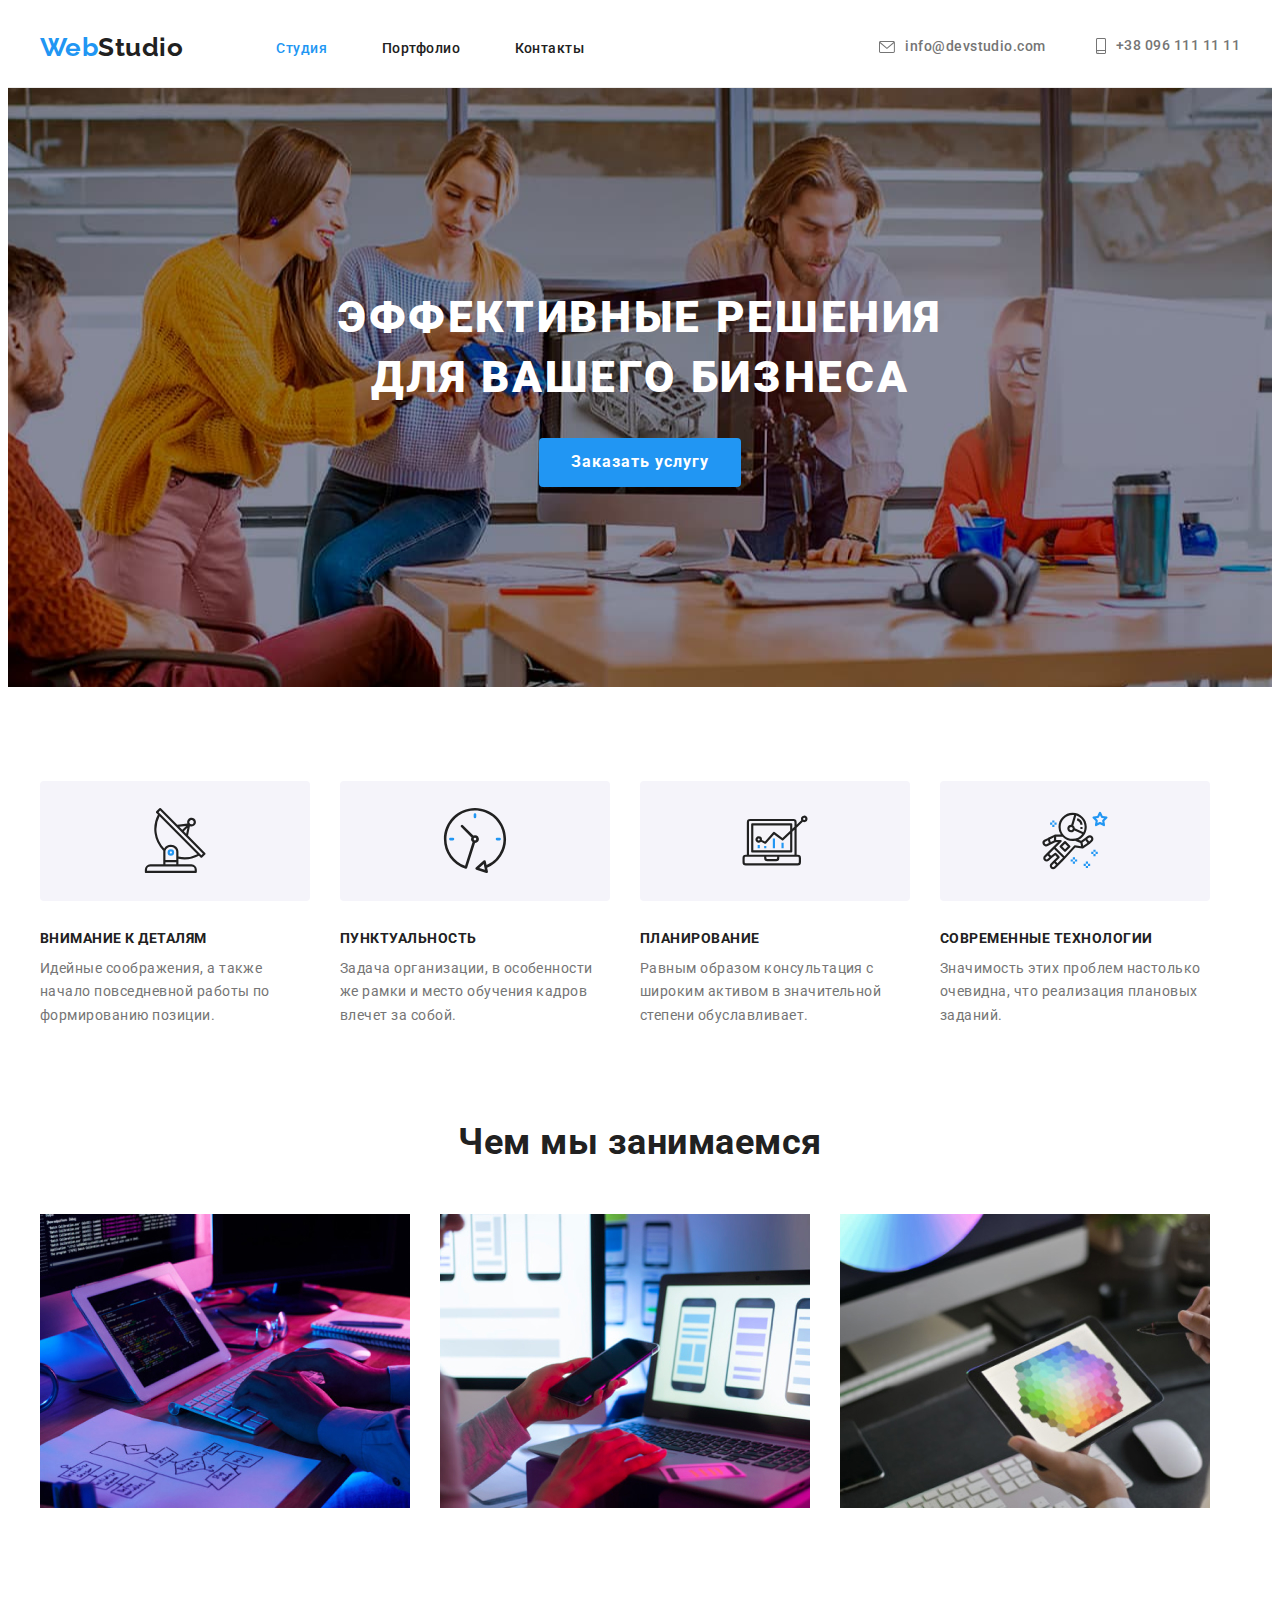
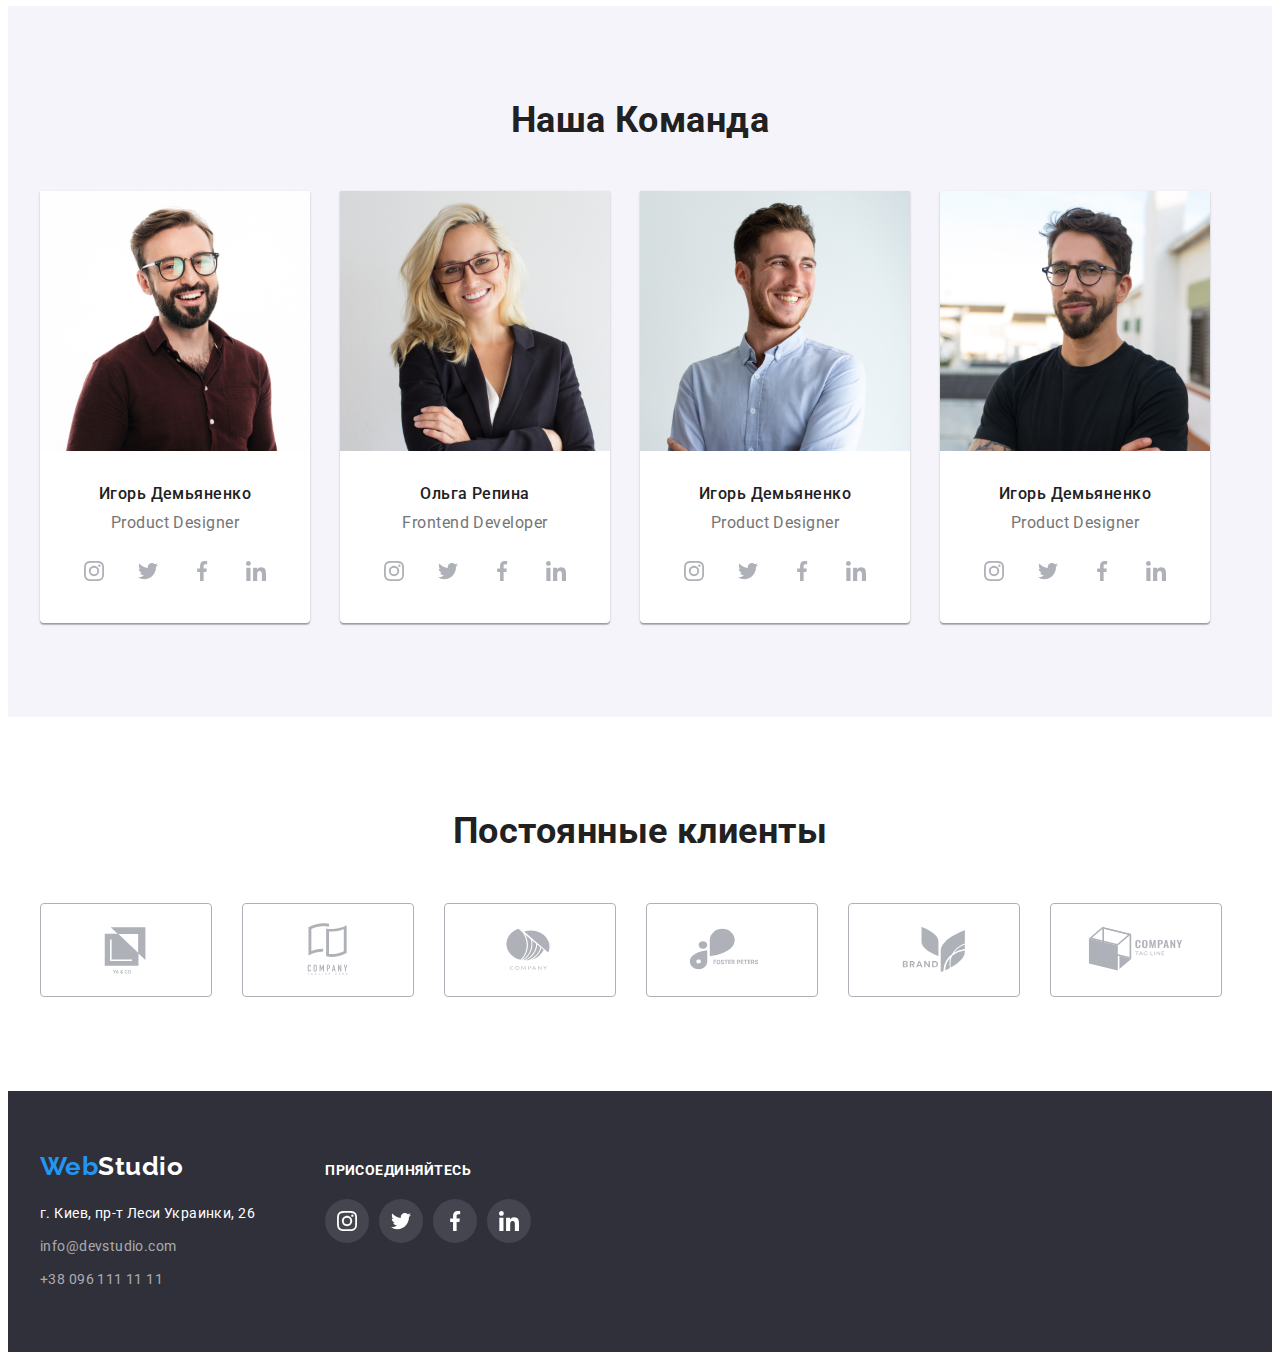
==== index.html @ 484b8377 "test" ====
<!DOCTYPE html>
<html lang="ru">
<head>
    <meta charset="UTF-8">
    <meta http-equiv="X-UA-Compatible" content="IE=edge">
    <meta name="viewport" content="width=device-width, initial-scale=1.0">
    <title>Document</title>
    <link 
    href="https://fonts.googleapis.com/css2?family=Raleway:wght@700&family=Roboto:wght@400;500;700;900&display=swap" rel="stylesheet"
    />
    <link rel="stylesheet" 
    href="https://cdnjs.cloudflare.com/ajax/libs/modern-normalize/1.1.0/modern-normalize.min.css" integrity="sha512-wpPYUAdjBVSE4KJnH1VR1HeZfpl1ub8YT/NKx4PuQ5NmX2tKuGu6U/JRp5y+Y8XG2tV+wKQpNHVUX03MfMFn9Q==" crossorigin="anonymous" referrerpolicy="no-referrer" 
    />
    <link rel="stylesheet" href="./css/styles.css">
</head>
<body>
<!-- Шапка сайта -->
<header class="header-style">
    <nav class="nav-style conteiner">
            <a href="./index.html" class="logo"><span class="logo-color">Web</span>Studio</a>
            <ul class="site-nav list">
            <li class="item">
                <a href="./index.html" class="primery-nav-link">Студия</a> 
            </li>
            <li class="item">
                <a href="./portfolio.html" class="nav-link" >Портфолио</a>
            </li>
            <li class="item">
                <a href="" class="nav-link">Контакты</a>
            </li>
            </ul>
            <ul class="auth-nav list">
            <li class="item">
             <a href="mailto:info@devstudio.com" class="contact-link">
                <svg class="header-icon" width="16" height="12"> 
                    <use href="./img/icons.svg#icon-mail">
                    </use>
                </svg>
                info@devstudio.com</a>
            </li>
            <li class="item">
             <a href="tel:+380991956428" class="contact-link">
                <svg class="header-icon" width="10" height="16">
                <use href="./img/icons.svg#icon-smartphone">
                </use>
                </svg> 
                +38 096 111 11 11</a>
             </li>
        </ul>
    </nav>
 </header>
 <main>
   <!-- Герой -->
   <section class="hero-style">
           <div class="hero-content conteiner">
           <h1>Эффективные решения <br>для вашего бизнеса</h1>
           <button type="button" class="button">Заказать услугу</button>
           </div>
   </section>
   <!-- Наши преимущества -->
   <section class="benefits">
    <div class="benefits-content conteiner">
        <h2>Наши преимущества</h2>
        <ul class="feature-list list">
            <li class="item">
                <div class="feature-icon">
                <svg height="65" widht="70" >
                    <use class="icon" href="./img/icons.svg#icon-antena">
                    </use>
                </svg>
            </div>
                <h3>Внимание к деталям</h3>
                <p>Идейные соображения, а также начало повседневной работы по формированию позиции.</p>
            </li>
            <li class="item">
                <div class="feature-icon">
                    <svg height="65" widht="70" >
                        <use class="icon" href="./img/icons.svg#icon-clock">
                        </use>
                    </svg>
                </div>
                <h3>Пунктуальность</h3>
                <p>Задача организации, в особенности же рамки и место обучения кадров влечет за собой.</p>
            </li>
            <li class="item">
                <div class="feature-icon">
                    <svg height="65" widht="70" >
                        <use class="icon" href="./img/icons.svg#icon-diagram">
                        </use>
                    </svg>
                </div>
                <h3>Планирование</h3>
                <p>Равным образом консультация с широким активом в значительной степени обуславливает.</p>
            </li>
            <li class="item">
                <div class="feature-icon">
                    <svg height="65" widht="70" >
                        <use class="icon" href="./img/icons.svg#icon-astronaut">
                        </use>
                    </svg>
                </div>
                <h3>Современные технологии</h3>
                <p>Значимость этих проблем настолько очевидна, что реализация плановых заданий.</p>
            </li>
        </ul>
    </div>
   </section>
   <!--  чем мы занимаемся -->
   <section class="business">
       <div class="business-content conteiner">
       <h2>Чем мы занимаемся</h2>
       <ul class="business-list list">
        <li class="item">
            <img src="./img/1.jpeg" alt="Чем мы занимаемся" width="370">
        </li>
        <li class="item">
            <img src="./img/2.jpeg" alt="Чем мы занимаемся" width="370">
        </li>
        <li class="item">
            <img src="./img/3.jpeg" alt="Чем мы занимаемся" width="370">
        </li>
       </ul>
       </div>
   </section>
   <!-- Наша команда -->
   
   <section class="comand">
    <div class="comand-content conteiner">
        <h2>Наша Команда</h2>
        <ul class="team-list list">
            <li class="item">
                <img src="./img/camanda1.jpeg" alt="наша команда" width="270">
                 <div class="comand-info">
                    <h3 class="comand-person">Игорь Демьяненко</h3>
                    <p class="comand-position">Product Designer</p>
                    <ul class="socials list">
                        <li>
                            <a class="icon-link" href="">
                            <svg class="team-icon" height="20" width="20">
                            <use href="./img/icons.svg#icon-instagram"></use>
                            </svg>
                            </a>
                        </li>
                        <li>
                            <a class="icon-link" href="">
                            <svg class="team-icon" height="20" width="20">
                            <use href="./img/icons.svg#icon-twitter"></use>
                            </svg>
                            </a>
                        </li>
                        <li>
                            <a class="icon-link" href="">
                            <svg class="team-icon" height="20px" width="20px">
                            <use href="./img/icons.svg#icon-facebook"></use>
                            </svg>
                            </a>
                        </li>
                        <li>
                            <a class="icon-link" href="">
                            <svg class="team-icon" height="20" width="20">
                            <use href="./img/icons.svg#icon-linkedin"></use>
                            </svg>
                            </a>
                        </li>
                    </ul>
                 </div> 
            </li>
            <li class="item">
                <img src="./img/camanda2.jpeg" alt="наша команда" width="270">
                <div class="comand-info">
                    <h3 class="comand-person">Ольга Репина</h3>
                    <p class="comand-position">Frontend Developer</p>
                    <ul class="socials list">
                        <li>
                            <a class="icon-link" href="">
                            <svg class="team-icon" height="20" width="20">
                            <use href="./img/icons.svg#icon-instagram"></use>
                            </svg>
                            </a>
                        </li>
                        <li>
                            <a class="icon-link" href="">
                            <svg class="team-icon" height="20" width="20">
                            <use href="./img/icons.svg#icon-twitter"></use>
                            </svg>
                            </a>
                        </li>
                        <li>
                            <a class="icon-link" href="">
                            <svg class="team-icon" height="20px" width="20px">
                            <use href="./img/icons.svg#icon-facebook"></use>
                            </svg>
                            </a>
                        </li>
                        <li>
                            <a class="icon-link" href="">
                            <svg class="team-icon" height="20" width="20">
                            <use href="./img/icons.svg#icon-linkedin"></use>
                            </svg>
                            </a>
                        </li>
                    </ul>
                </div>
                
            </li>
            <li class="item">
                <img src="./img/camanda3.jpeg" alt="наша команда" width="270">
                <div class="comand-info">
                    <h3 class="comand-person">Игорь Демьяненко</h3>
                    <p class="comand-position">Product Designer</p>
                    <ul class="socials list">
                        <li>
                            <a class="icon-link" href="">
                            <svg class="team-icon" height="20" width="20">
                            <use href="./img/icons.svg#icon-instagram"></use>
                            </svg>
                            </a>
                        </li>
                        <li>
                            <a class="icon-link" href="">
                            <svg class="team-icon" height="20" width="20">
                            <use href="./img/icons.svg#icon-twitter"></use>
                            </svg>
                            </a>
                        </li>
                        <li>
                            <a class="icon-link" href="">
                            <svg class="team-icon" height="20px" width="20px">
                            <use href="./img/icons.svg#icon-facebook"></use>
                            </svg>
                            </a>
                        </li>
                        <li>
                            <a class="icon-link" href="">
                            <svg class="team-icon" height="20" width="20">
                            <use href="./img/icons.svg#icon-linkedin"></use>
                            </svg>
                            </a>
                        </li>
                    </ul>
                </div>
                
            </li>
            <li class="item">
                <img src="./img/camanda4.jpeg" alt="наша команда" width="270">
                <div class="comand-info">
                    <h3 class="comand-person">Игорь Демьяненко</h3>
                    <p class="comand-position">Product Designer</p>
                    <ul class="socials list">
                        <li>
                            <a class="icon-link" href="">
                            <svg class="team-icon" height="20" width="20">
                            <use href="./img/icons.svg#icon-instagram"></use>
                            </svg>
                            </a>
                        </li>
                        <li>
                            <a class="icon-link" href="">
                            <svg class="team-icon" height="20" width="20">
                            <use href="./img/icons.svg#icon-twitter"></use>
                            </svg>
                            </a>
                        </li>
                        <li>
                            <a class="icon-link" href="">
                            <svg class="team-icon" height="20px" width="20px">
                            <use href="./img/icons.svg#icon-facebook"></use>
                            </svg>
                            </a>
                        </li>
                        <li>
                            <a class="icon-link" href="">
                            <svg class="team-icon" height="20" width="20">
                            <use href="./img/icons.svg#icon-linkedin"></use>
                            </svg>
                            </a>
                        </li>
                    </ul>
                </div>
                
            </li>
        </ul>
   </section>
   <section class="clients">
    <div class="clients-style conteiner">
        <h2>Постоянные клиенты</h2>
        <ul class="client-content list">
            <li class="client-box">
                <a class="client-link" href="">
                    <svg class="client-icon" height="60" width="106">
                    <use href="./img/icons.svg#icon-logo1"></use>
                    </svg>
                </a>
            </li>
            <li class="client-box">
                <a class="client-link" href="">
                    <svg class="client-icon" height="60" width="106">
                    <use href="./img/icons.svg#icon-logo2"></use>
                    </svg>
                </a>
            </li>
            <li class="client-box">
                <a class="client-link" href="">
                    <svg class="client-icon" height="60" width="106">
                    <use href="./img/icons.svg#icon-logo3"></use>
                    </svg>
                </a>
            </li>
            <li class="client-box">
                <a class="client-link" href="">
                    <svg class="client-icon" height="60" width="106">
                    <use href="./img/icons.svg#icon-logo4"></use>
                    </svg>
                </a>
            </li>
            <li class="client-box">
                <a class="client-link" href="">
                    <svg class="client-icon" height="60" width="106">
                    <use href="./img/icons.svg#icon-logo5"></use>
                    </svg>
                </a>
            </li>
            <li class="client-box">
                <a class="client-link" href="">
                    <svg class="client-icon" height="60" width="106">
                    <use href="./img/icons.svg#icon-logo6"></use>
                    </svg>
                </a>
            </li>
        </ul>
    </div>
   </section>
 </main>
<!-- Подвал -->
  <footer class="footer-main">
    <div class="footer-style conteiner">
     <div class="footer-gep">
         <a href="./index.html" class="logo"><span class="logo-color">Web</span>Studio</a>
       <address class="address-style">
        <ul class="address-list list">
            <li class="item">
            <a href="https://www.google.com/maps/place/%D0%B1%D1%83%D0%BB.+%D0%9B%D0%B5%D1%81%D0%B8+%D0%A3%D0%BA%D1%80%D0%B0%D0%B8%D0%BD%D0%BA%D0%B8,+26,+%D0%9A%D0%B8%D0%B5%D0%B2,+02000/data=!4m2!3m1!1s0x40d4cf0e033ecbe9:0x57a4dffefec77da0?sa=X&ved=2ahUKEwik_cm1_Jr4AhUux4sKHWJNCagQ8gF6BAgCEAE" class="footer-contact-address">г. Киев, пр-т Леси Украинки, 26</a>
            </li>
            <li class="item">
            <a href="mailto:info@devstudio.com" class="footer-contact">info@devstudio.com</a>
            </li>
            <li class="item">
            <a class="footer-contact" href="tel:+380991956428">+38 096 111 11 11</a>
            </li>
        </ul>
       </address>
     </div>
       <div class="footer-block">
        <p>присоединяйтесь</p>
         <ul class="footer-social list">
         <li>   
           <a class="footer-link" href="">
               <svg class="footer-icon" height="20" width="20">
               <use href="./img/icons.svg#icon-instagram"></use>
               </svg>
           </a>
         </li>
         <li>
             <a class="footer-link" href="">
                 <svg class="footer-icon" height="20" width="20">
                 <use href="./img/icons.svg#icon-twitter"></use>
                 </svg>
             </a>
         </li>
         <li>
             <a class="footer-link" href="">
                 <svg class="footer-icon" height="20" width="20">
                 <use href="./img/icons.svg#icon-facebook"></use>
                 </svg>
             </a>
         </li>
         <li>
             <a class="footer-link" href="">
                 <svg class="footer-icon" height="20" width="20">
                 <use href="./img/icons.svg#icon-linkedin"></use>
                 </svg>
             </a>
         </li>
         </ul>
       </div>
    </div>
  </footer>
</body>
</html>
---- css/styles.css ----
body {
    font-family: Roboto, sans-serif; 
    text-decoration: none;
    color: var(--primery-text-color);
    letter-spacing: 0.03em;
}
:root {
    --primery-text-color:#757575;
    --accent-text-color: #2196F3;
    --title-text-color: #212121;
}

h2 {
    font-weight: 700;
    font-size: 36px;
    line-height: 1.16;
    text-align: center;
    color: var(--title-text-color);
}
main {
    width: 1600px;
    display: inline;
}


ul {
    list-style: none;
}
a {
    text-decoration: none;
}

.conteiner {
    width: 1200px;
    padding-left: 15px;
    padding-right: 15px;
    margin-left: auto;
    margin-right: auto;
    margin-top: 0;
    padding-top: 0;
    


}
/* header */

.header-style {
    border-bottom: 1px solid #ECECEC;
    padding-top: 24px;
    padding-bottom: 24px;

}
.nav-style {
    display: flex;
    align-items: center;
   
}

.header-style a {
    
    text-decoration: none;
    display: inline-flex;
    align-items: center;
}

/* logo */
.logo {
    font-family: 'Raleway';
    font-weight: 700;
    font-size: 26px;
    line-height: 1.2;
    text-decoration: none;
    color: var(--title-text-color);
    margin-right: 93px;
}
.logo-color {
    color:var(--accent-text-color);
}
.list {
    list-style: none;
    padding: 0%;
    margin: 0;
}
/* site nav */
.site-nav {
    display: block;
    
}
.site-nav .item {
    display: inline-block;

}


.site-nav .item:not(:last-child) {
    margin-right: 50px;
}
.primery-nav-link {
    font-weight: 500;
    font-size: 14px;
    line-height: 1.14;
    color: var(--accent-text-color);
}
.nav-link {
    font-weight: 500;
    font-size: 14px;
    line-height: 1.14;
    color: var(--title-text-color);
}
.nav-link:hover,
.nav-link:focus {
    color: var(--accent-text-color);
}
/* auts nav */
.auth-nav {
    display: inline-flex;
    margin-left: auto;

}

.auth-nav .item + .item {
    margin-left: 50px;
}

.contact-link {
    font-family: 'Roboto';
    font-weight: 500;
    font-size: 14px;
    line-height: 1.14;
    color: var(--primery-text-color);
}
.header-icon {
    margin-right: 10px;
    fill: #757575;
    
}

.contact-link:focus,
.contact-link:hover {
    color: var(--accent-text-color);
}
.contact-link:focus .header-icon,
.contact-link:hover .header-icon {
    fill: var(--accent-text-color);
}


/* hero */
.hero-style {
    background: #2F303A;
    background-image: url(../img/hero.jpeg);
    background-repeat: no-repeat;
    background-position: center;
    padding-top: 200px;
    padding-bottom: 200px;

    
} 

.hero-style .button {

    font-family:inherit;
    font-style: normal;
    font-weight: 700;   
    font-size: 16px;
    line-height: 1.8;
    
    display: flex;
    align-items: center;
    text-align: center;
    letter-spacing: 0.06em;
    color: #FFFFFF;
    background-color: var(--accent-text-color);
    box-shadow: 0px 4px 4px rgba(0, 0, 0, 0.15);
    border-radius: 4px;
    border: 0px;
    margin: auto;
    margin-top: 30px;
    
    padding: 10px 32px;

    cursor: pointer;
   

}
.hero-style h1 {
    text-transform: uppercase;
    font-family: 'Roboto';
    font-style: normal;
    font-weight: 900;
    font-size: 44px;
    line-height: 1.36;
    text-align: center;
    letter-spacing: 0.06em;
    text-transform: uppercase;
    color: #FFFFFF;

    margin:0;
    
}




/* benefits*/
.benefits {
    padding-top: 94px;
    padding-bottom: 94px;
}
.feature-list {
    display: flex;
    flex-wrap: wrap;
    
}

.feature-icon {
    width: 270px;
    height: 120px;
    display: flex;
    justify-content: center;
    align-items: center;
    background: #F5F4FA;
    border-radius: 4px;
    margin-bottom: 30px;
    
}

    
.benefits h3 {
    font-weight: 700;
    font-size: 14px;
    line-height: 1.14;
    color: var(--title-text-color);
    text-transform: uppercase;
    margin-top: 0;
    margin-bottom: 10px;
}
.benefits p {
    margin: 0;
    font-weight: 400;
    font-size: 14px;
    line-height: 1.7;
    color: var(--primery-text-color);
}
.benefits h2 {
   display: none;

}
.benefits .item {
    width: 270px;
}
.benefits .item +.item {
    margin-left: 30px;
}

/* Чем мы занимаемся */
.business {
    padding-bottom: 94px;
    
}
.business h2 {
    margin: 0%;
    margin-bottom: 50px;
}
.business-list {
    display: inline-flex;
}
.business-list .item:not(:last-child) {
    margin-right: 30px;
}

    
/* Comand */

.comand {
    background-color: #F5F4FA;
    padding-top: 94px;
    padding-bottom: 94px;
}
.comand-content {
    

}
.comand h2 {
    margin: 0;
    margin-bottom:50px;
}
.team-list { 
    display: inline-flex;

}
.team-list .item:not(:last-child) {
    margin-right: 30px;
}
.team-list .item {
    box-shadow: 0px 1px 3px rgba(0, 0, 0, 0.12), 0px 1px 1px rgba(0, 0, 0, 0.14), 0px 2px 1px rgba(0, 0, 0, 0.2);
    border-radius: 0px 0px 4px 4px;
    text-align: center;
    background-color: #fff;

}
.comand-info {
    padding:30px 0;
}
.comand .comand-person {
    font-weight: 500;
    font-size: 16px;
    line-height: 1.18;
    color: var(--title-text-color);
    margin: 0;
    margin-bottom: 10px;

}

.comand-position {
    font-weight: 400;
    font-size: 16px;
    line-height: 1.18;
    color:  var(--primery-text-color);
    margin: 0;
    margin-bottom: 16px;
}

.socials {
    display: inline-flex;
    justify-content: center;
    gap: 10px;
}

.icon-link {
    display: inline-flex;
    align-items: center;
    justify-content: center;
    width: 44px;
    height: 44px;
    background-color: #fff;
    border-radius: 50%;
}

.team-icon {
    fill: #AFB1B8;
}
.icon-link:hover .team-icon,
.icon-link:focus .team-icon {
    fill: #ffffff;
  
}
.icon-link:hover,
.icon-link:focus {
    background: var(--accent-text-color);
}
   
/* client logo */
.clients {
    padding-top: 94px;
    padding-bottom: 94px;

}
.clients-style h2 {
    margin: 0;
    margin-bottom: 50px;
}
.client-content {
    display: inline-flex;
    gap: 30px;
}
.client-box {
    
}
.client-link {
    
    display: flex;
    justify-content: center;
    align-self: center;
    width: 170px;
    height: 92px;
    border: 1px solid #AFB1B8;
    border-radius: 4px;
}
.client-icon {
    display: inline-flex;
    justify-content: center;
    align-self: center;
    fill: #AFB1B8;

}
.client-link:hover .client-icon,
.client-link:focus .client-icon {
    fill: var(--accent-text-color);
}
.client-link:focus,
.client-link:hover {
    border: 1px solid var(--accent-text-color);
}

/* footer */
.footer-gep {
    display: inline-flex;
    flex-direction: column;

}
    
.footer-main {
    background-color: #2F303A;
    padding-top: 60px;
    padding-bottom: 60px;
}

.footer-style {
    display: flex;
    align-items: baseline;
    
    
}
footer .logo {
    color: #ffffff;
    margin-bottom: 20px;
}

.footer-contact {
    font-style: normal;
    font-weight: 400;
    font-size: 14px;
    line-height: 1.7;
    letter-spacing: 0.03em;
    color: rgba(255, 255, 255, 0.6);
    text-decoration: none;
}
.footer-contact-address {
    font-style: normal;
    font-weight: 400;
    font-size: 14px;
    line-height: 1.7;
    letter-spacing: 0.03em;
    color: #FFFFFF;
    text-decoration: none;
}


.footer-contact:hover {
    text-decoration: none;
    font-style: normal;
    font-weight: 400;
    font-size: 14px;
    line-height: 1.7;
    letter-spacing: 0.03em;
    color: #FFFFFF;
}
.footer-contact:focus {
    text-decoration: none;
    font-style: normal;
    font-weight: 400;
    font-size: 14px;
    line-height: 1.7;
    letter-spacing: 0.03em;
    color: #FFFFFF;

}
.address-style{
    display: inline-flex;
    margin-right: 70px;

}

.address-list .item:not(:last-child) {
    margin-bottom: 9px;
}


/* footer social links */
.footer-block {
}
.footer-block p {
    text-decoration: none;
    font-weight: 700;
    font-size: 14px;
    line-height: 1.14;
    margin: 0%;
    margin-bottom: 20px;
    text-transform: uppercase;
    color: #FFFFFF;

}
.footer-social {
    display: inline-flex;
    gap: 10px;
}

.footer-link {
    display: flex;
    justify-content: center;
    align-items: center;
    height: 44px;
    width: 44px;
    background-color: rgba(255, 255, 255, 0.1);
    border-radius: 50%;


}
.footer-icon {
     fill: #FFFFFF;
}
.footer-link:hover,
.footer-link:focus {
    background-color: var(--accent-text-color);
}
/* button */

.button-nav {
    display: flex;
    justify-content: center;
    margin-bottom: 50px;
    
}
.project-button {
    
    font-family:inherit;
    font-weight: 500;
    font-size: 16px;
    line-height: 1.6;
    text-align: center;
    letter-spacing: 0.03em;
    color: var(--title-text-color);
    background-color: #F5F4FA;
    border: 0;
    border-radius: 4px;
    padding: 6px 22px;
    height: 38px;
}
.button-nav .item:not(:last-child) {
    margin-right: 8px;
}

/* Project */
.main-project {
    padding-top: 94px;
    padding-bottom: 94px;

}
.main-project h1 {
    display: none;
}

.project {
    display: flex;
    flex-wrap: wrap;
    
}

.project .item:nth-child(3n) {
    margin-right: 0;
}
.project .item:nth-last-child(-n+3) {
    margin-bottom: 0;
}
.project .item {
    width: 370px;
    margin-right: 30px;
    margin-bottom: 30px;
    padding: 0%;
    box-sizing: border-box;
    border: 1px solid #EEEEEE;
}
.project .item:hover {
    box-shadow: 0px 1px 1px rgba(0, 0, 0, 0.12), 0px 4px 4px rgba(0, 0, 0, 0.06), 1px 4px 6px rgba(0, 0, 0, 0.16);
}

.project-button:hover {
    font-family:inherit;
    font-weight: 500;
    font-size: 16px;
    line-height: 1.6;
    text-align: center;
    letter-spacing: 0.03em;
    color: var(--title-text-color);
    background-color: #F5F4FA;
    border: 0;
    border-radius: 4px;
    padding: 6px 22px;
    height: 38px;
    color: #FFFFFF;
    background-color: var(--accent-text-color);
    border: 0;
    border-radius: 4px;
    cursor: pointer;
}
.project-button:focus {
    font-family: inherit;
    font-style: normal;
    font-weight: 500;
    font-size: 16px;
    line-height: 1.6;
    text-align: center;
    letter-spacing: 0.03em;
    color: #FFFFFF;
    background-color: var(--accent-text-color);
    border: 0;
    border-radius: 4px;
    width: 128px;
    height: 38px;
    left: 576px;
    top: 174px;
    border: 0;
}
.project-box {
    padding: 20px 24px;

}
.project-box img {
    max-width: 100%;
}
.project-text-primery {
    font-style: normal;
    font-weight: 700;
    font-size: 18px;
    line-height: 2;
    color: var(--title-text-color);
    letter-spacing: 0.06em;
    margin: 0 0 4px 0;

}
.project-text-assent {
    font-weight: 400;
    font-size: 16px;
    line-height: 1.8;
    color: #757575;
    text-decoration: none;letter-spacing: 0.03em;
    margin: 0;
    
}





.site-nav .link {
    text-transform: capitalize;
  }

  pre {
    font-family: 'Arial', 'Helvetica', sans-serif;
    color: #2a2a2a;
    font-size: 16px;
  }
  
  pre::first-letter {
    font-family: 'Tahoma', serif;
    font-size: 32px;
    color: #f44336;
  }
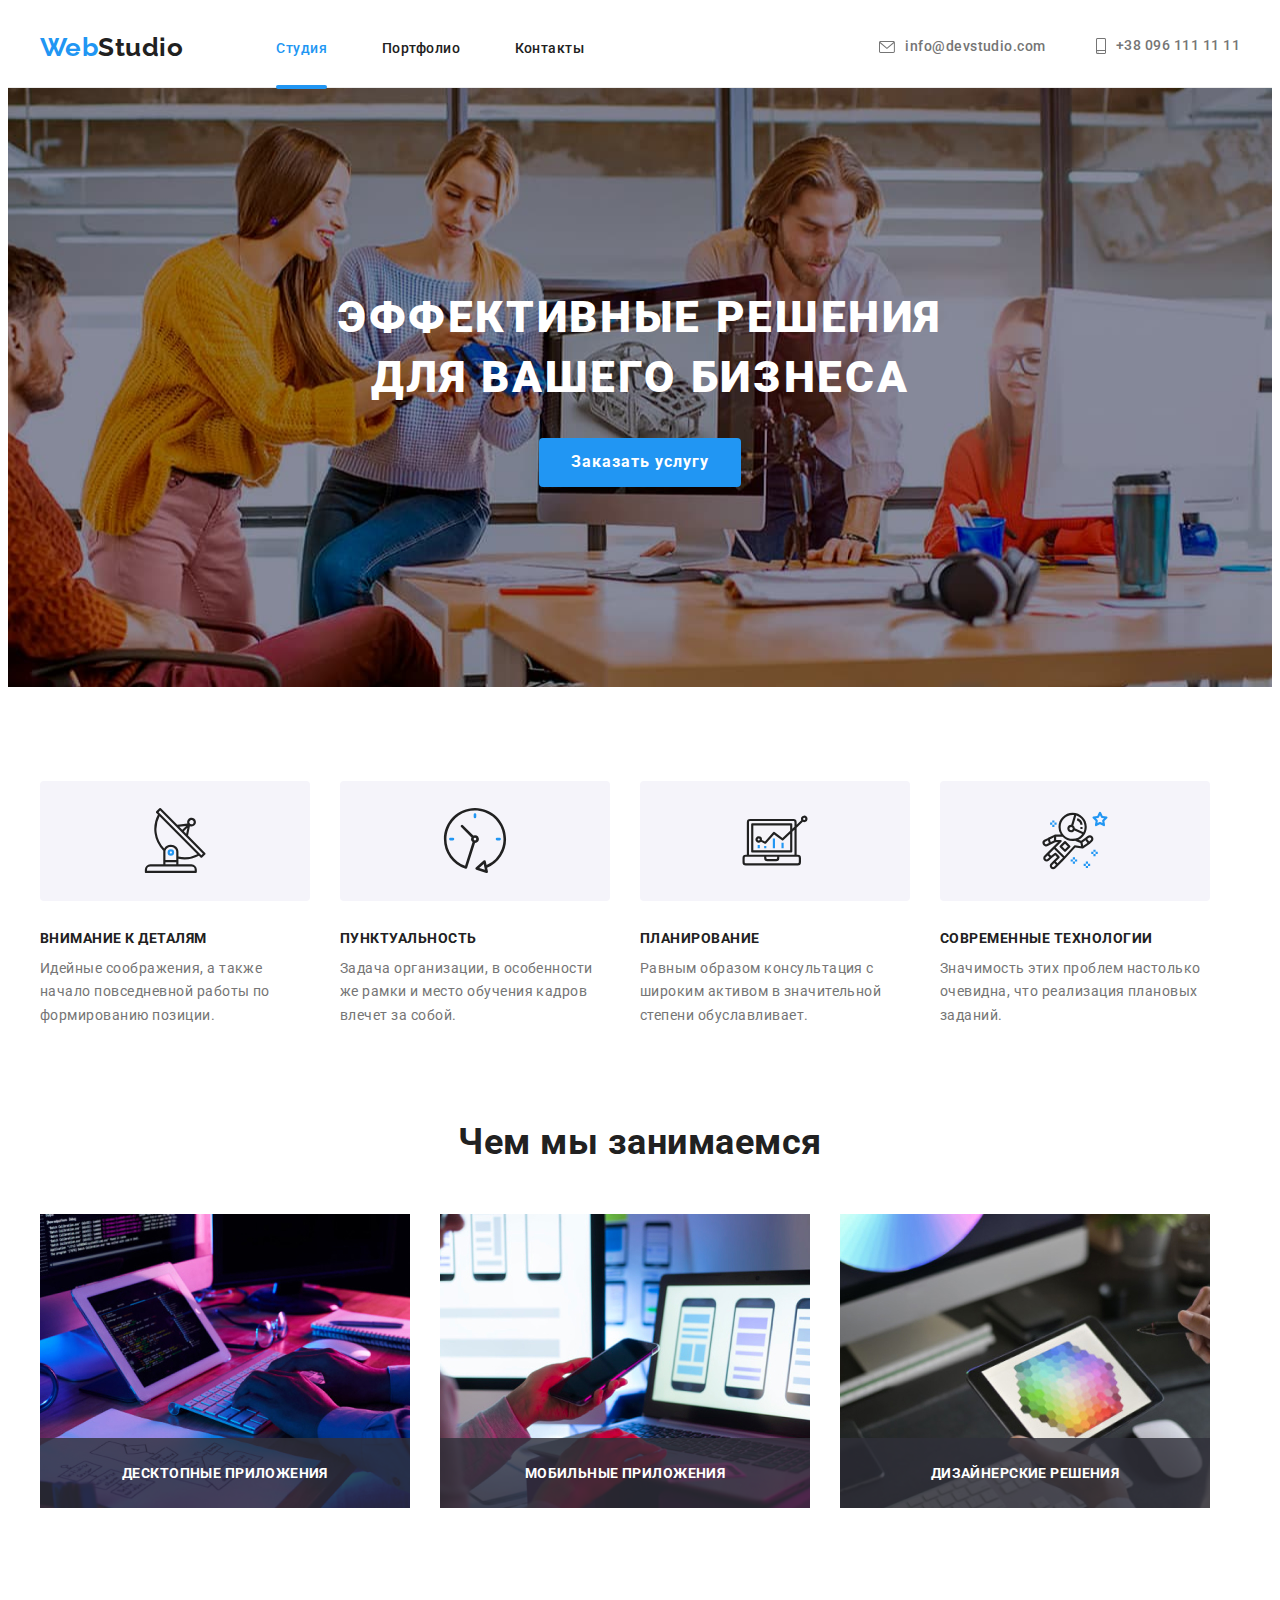
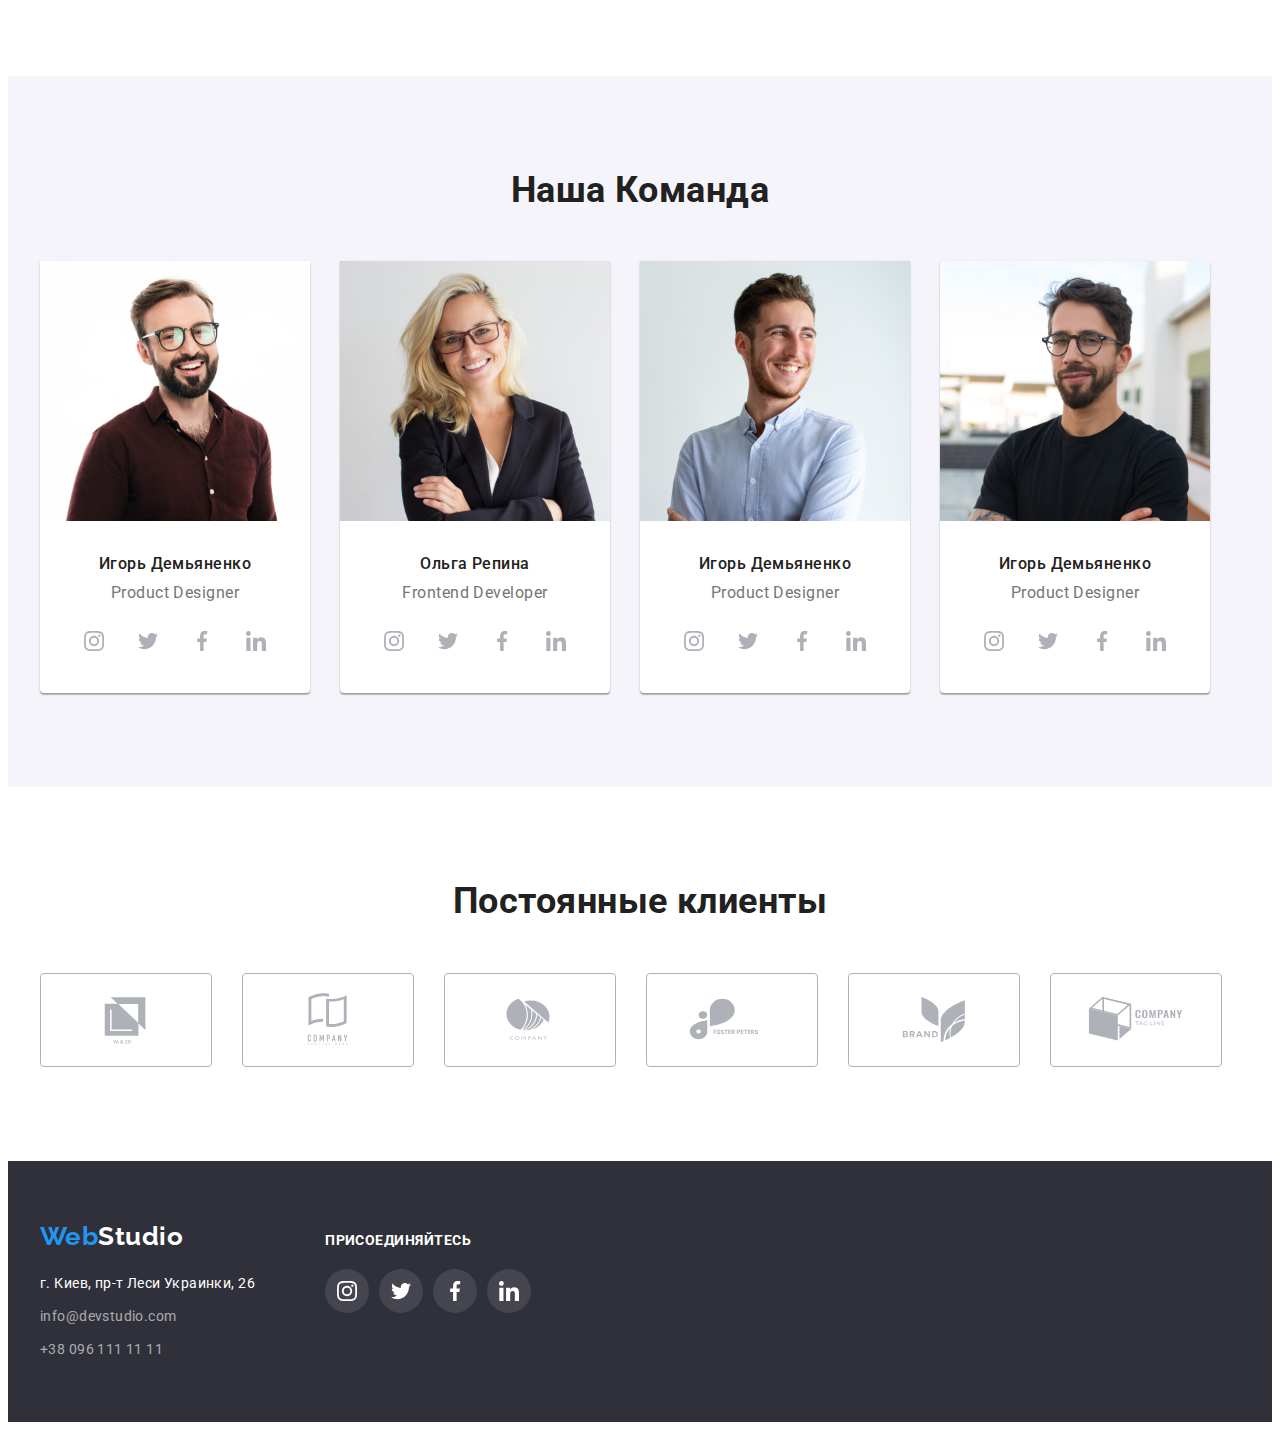
==== commit a92475e6: "homework1" ====
--- a/index.html
+++ b/index.html
@@ -20,7 +20,7 @@
             <a href="./index.html" class="logo"><span class="logo-color">Web</span>Studio</a>
             <ul class="site-nav list">
             <li class="item">
-                <a href="./index.html" class="primery-nav-link">Студия</a> 
+                <a href="./index.html" class="primery-nav-link">Студия</a>
             </li>
             <li class="item">
                 <a href="./portfolio.html" class="nav-link" >Портфолио</a>
@@ -54,7 +54,17 @@
    <section class="hero-style">
            <div class="hero-content conteiner">
            <h1>Эффективные решения <br>для вашего бизнеса</h1>
-           <button type="button" class="button">Заказать услугу</button>
+           <button type="button" class="button" data-modal-open>Заказать услугу</button>
+           <div class="backdrope is-hidden" data-modal>
+             <div class="modal">
+                 <button class="close-button" data-modal-close>
+                    <svg class="close" width="11" height="11"> 
+                        <use href="./img/icons/icons.svg#icon-close">
+                        </use>
+                    </svg>
+                 </button>
+             </div>
+           </div>
            </div>
    </section>
    <!-- Наши преимущества -->
@@ -112,12 +122,19 @@
        <ul class="business-list list">
         <li class="item">
             <img src="./img/1.jpeg" alt="Чем мы занимаемся" width="370">
+            <div class="element-business">
+                <p>Десктопные приложения</p>
+            </div>
         </li>
         <li class="item">
             <img src="./img/2.jpeg" alt="Чем мы занимаемся" width="370">
+            <p class="element-business list">Мобильные приложения</p>
         </li>
         <li class="item">
             <img src="./img/3.jpeg" alt="Чем мы занимаемся" width="370">
+            <div class="element-business">
+                <p>Дизайнерские решения</p>
+            </div>
         </li>
        </ul>
        </div>
@@ -385,5 +402,6 @@
        </div>
     </div>
   </footer>
+  <script src="./js/modal.js"></script>
 </body>
 </html>--- a/css/styles.css
+++ b/css/styles.css
@@ -96,12 +96,28 @@
     margin-right: 50px;
 }
 .primery-nav-link {
+    position: relative;
     font-weight: 500;
     font-size: 14px;
     line-height: 1.14;
     color: var(--accent-text-color);
 }
+
+.primery-nav-link::before {
+    left: 0;
+    right: 0;
+    bottom: -32px;
+    position: absolute;
+    content: '';
+    display: block;
+    height: 4px;
+    width: 100%;
+    background-color: var(--accent-text-color);
+    border-radius: 2px;
+}
+
 .nav-link {
+    
     font-weight: 500;
     font-size: 14px;
     line-height: 1.14;
@@ -111,6 +127,10 @@
 .nav-link:focus {
     color: var(--accent-text-color);
 }
+
+
+
+
 /* auts nav */
 .auth-nav {
     display: inline-flex;
@@ -180,9 +200,55 @@
     padding: 10px 32px;
 
     cursor: pointer;
-   
-
-}
+}
+.is-hidden {
+    visibility: hidden;
+    opacity: 0;
+}
+.backdrope {
+    background-color: rgba(0, 0, 0, 0.2);
+    height: 100vh;
+    width: 100vw;
+    position: fixed;
+    top: 0;
+    left: 0;
+}
+.modal {
+    position: absolute;
+    top: 50%;
+    left: 50%;
+    width: 528px;
+    height: 581px;
+    transform: translate(-50%,-50%);
+    background-color: #FFFFFF;
+    box-shadow: 0px 1px 3px rgba(0, 0, 0, 0.12), 0px 1px 1px rgba(0, 0, 0, 0.14), 0px 2px 1px rgba(0, 0, 0, 0.2);
+    border-radius: 4px;
+
+}
+
+.close-button {
+    padding: 0;
+    margin: 0;
+    display: flex;
+    justify-content: center;
+    align-items: center;
+
+    position: absolute;
+    top: 8px;
+    right: 8px;
+    width: 30px;
+    height: 30px;
+    border-radius: 50%;
+    background-color: #FFFFFF;
+    border: 1px solid rgba(0, 0, 0, 0.1);
+    
+}
+.close {
+    display: flex;
+    justify-content: center;
+    align-items: center;
+}
+
 .hero-style h1 {
     text-transform: uppercase;
     font-family: 'Roboto';
@@ -269,6 +335,26 @@
     margin-right: 30px;
 }
 
+.element-business {
+    position: relative;
+    top: -74px;
+    display: flex;
+    justify-content: center;
+    align-items: center;
+    height: 70px;
+    width: 370px;
+
+    font-weight: 700;
+    font-size: 14px;
+    line-height: calc(16/14);
+    text-transform: uppercase;
+    letter-spacing: 0.03em;
+    
+    background-color: rgba(47, 48, 58, 0.8);
+    color: #FFFFFF;
+    
+}
+
     
 /* Comand */
 
@@ -277,10 +363,7 @@
     padding-top: 94px;
     padding-bottom: 94px;
 }
-.comand-content {
-    
-
-}
+
 .comand h2 {
     margin: 0;
     margin-bottom:50px;
@@ -364,9 +447,7 @@
     display: inline-flex;
     gap: 30px;
 }
-.client-box {
-    
-}
+
 .client-link {
     
     display: flex;
@@ -468,8 +549,7 @@
 
 
 /* footer social links */
-.footer-block {
-}
+
 .footer-block p {
     text-decoration: none;
     font-weight: 700;
@@ -603,6 +683,7 @@
     border: 0;
 }
 .project-box {
+    
     padding: 20px 24px;
 
 }
@@ -629,6 +710,35 @@
     
 }
 
+.project-cart {
+    position: relative;
+    overflow: hidden;
+    
+}
+
+.project-p {
+   
+    display: block;
+    position: absolute;
+    bottom: 0;
+    
+    margin: 0;
+    width: 100%;
+    height: 100%;
+    transform: translatey(101%);
+    transition: transform 250ms ease;
+
+    font-weight: 400;
+    font-size: 18px;
+    line-height: calc(28/18);
+    letter-spacing: 0.03em;
+    padding: 63px 24px;
+    background-color: rgba(33, 150, 243, 0.9);
+    color: #FFFFFF;
+}
+.project-box:hover .project-p {
+    transform: translatey(0%);
+}
 
 
 
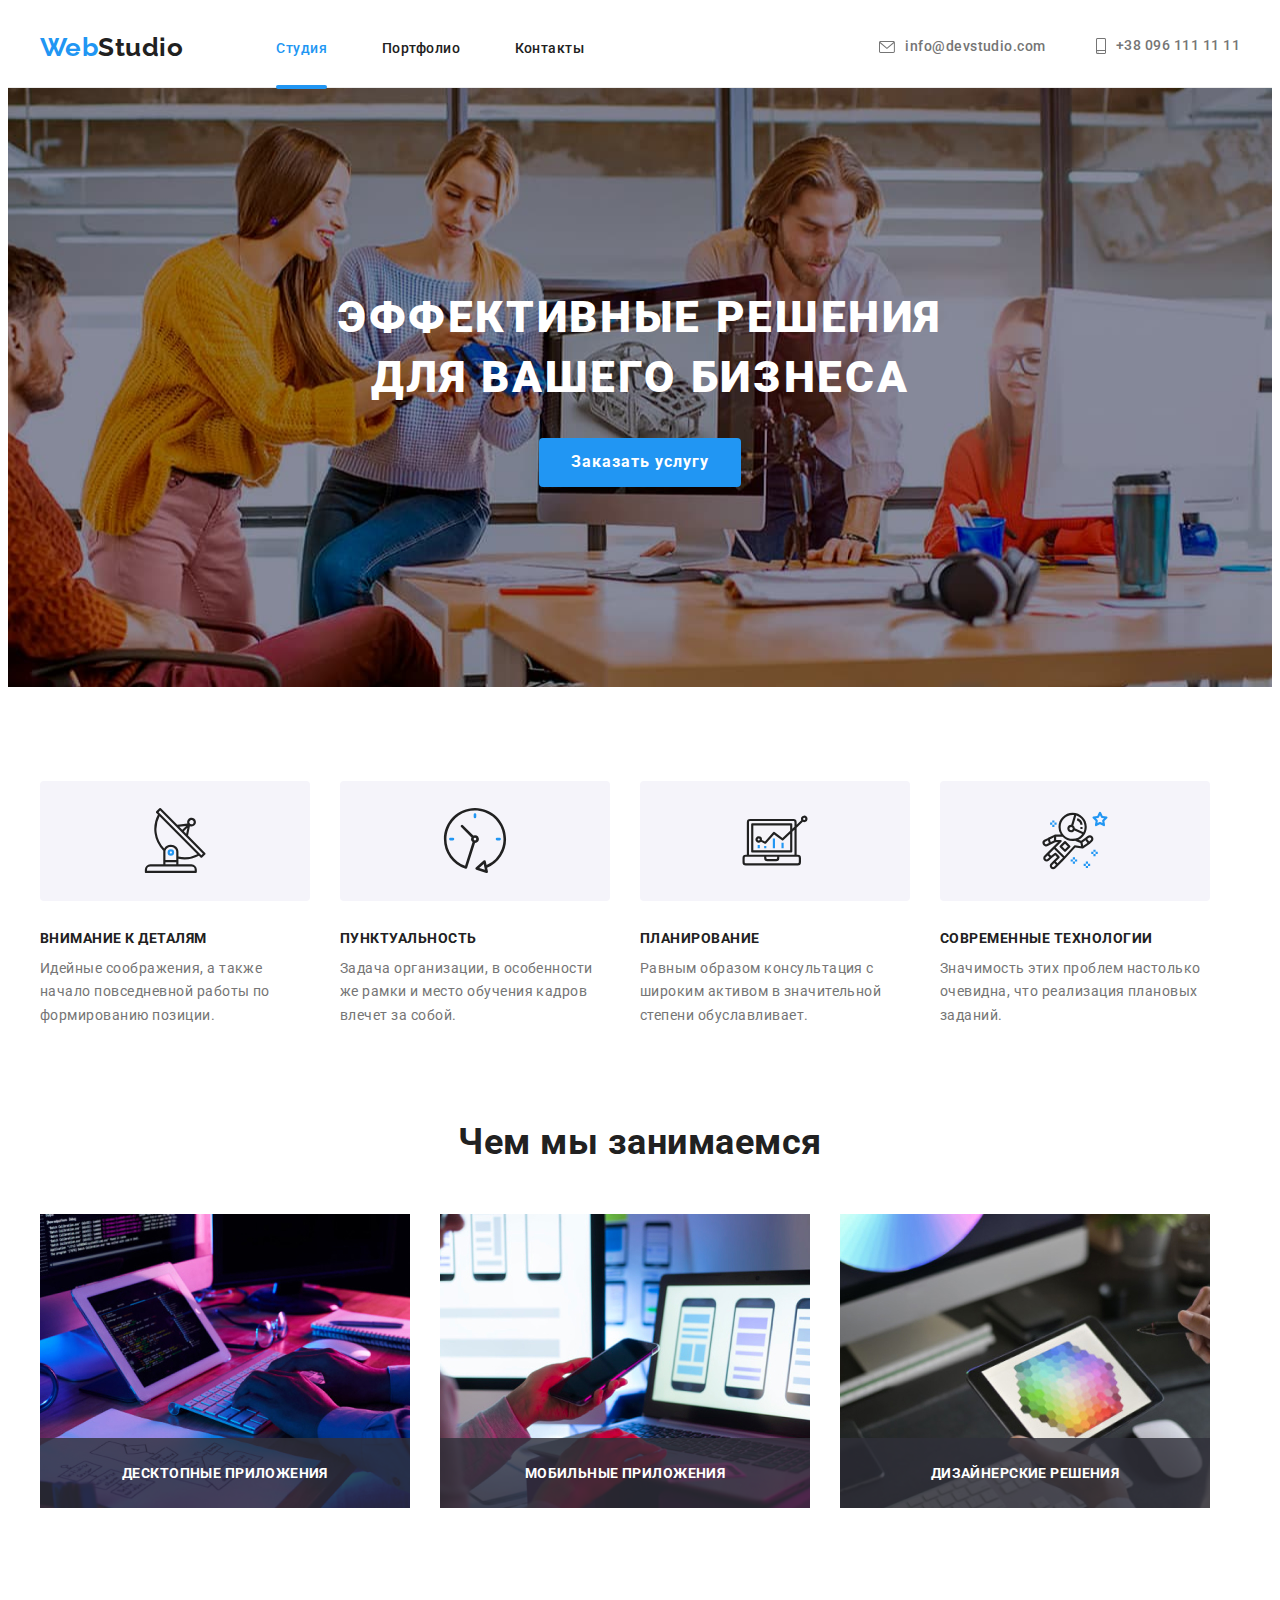
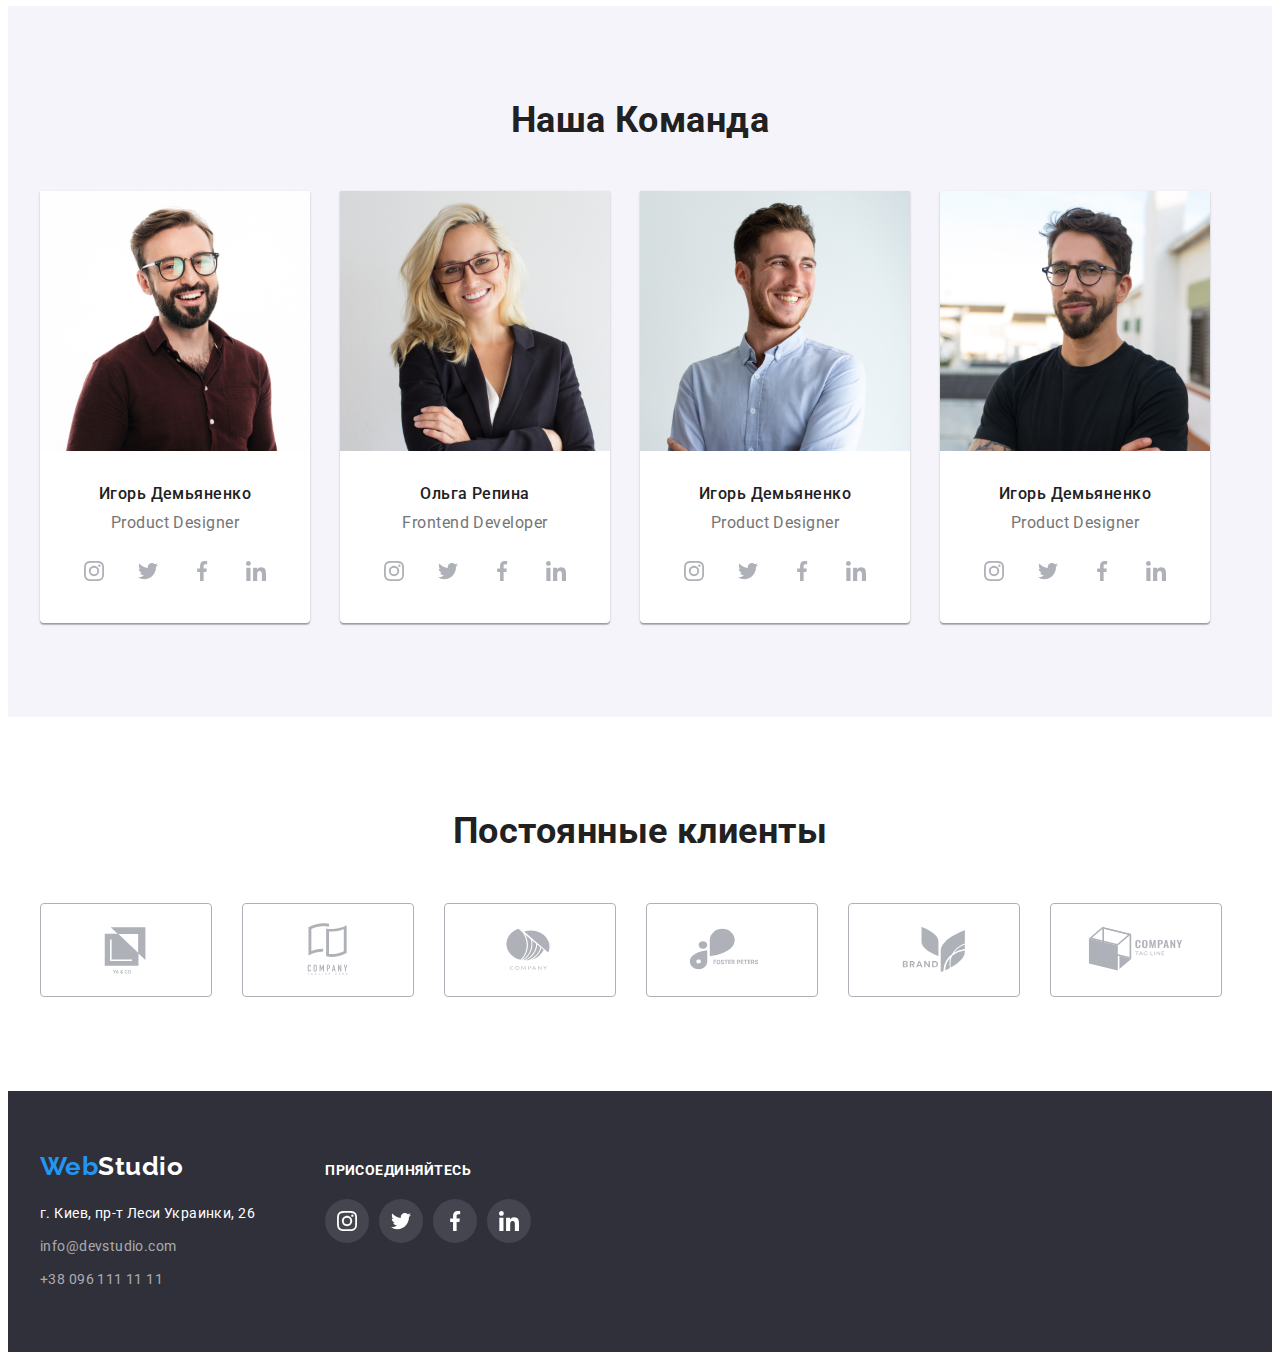
==== commit 947880a8: "homework2" ====
--- a/index.html
+++ b/index.html
@@ -57,14 +57,40 @@
            <button type="button" class="button" data-modal-open>Заказать услугу</button>
            <div class="backdrope is-hidden" data-modal>
              <div class="modal">
-                 <button class="close-button" data-modal-close>
+                    <form action="">
+                        <strong class="">Оставьте свои данные, мы Вам перезвоним</strong>
+                    <label class="modal-form">
+                        <span>Имя</span>
+                        <input type="text" name="user-name">
+                    </label>
+                    <label class="modal-form">
+                        <span>Телефон</span>
+                        <input type="tel">
+                    </label>
+                    <label class="modal-form">
+                        <span>Комментарий</span>
+                        <input type="email">
+                    </label>
+                    <label>
+                        <textarea rows="5" placeholder="Введите текст"></textarea>
+                      </label>
+                      <br>
+                      <label>
+                        <input type="checkbox" value="">
+                        <span>Соглашаюсь с рассылкой и принимаю</span>
+                        <a href="">Условия договора</a>
+                      </label>
+                      <button type="submit"></button>
+                    </form>
+                </form>
+                </div>
+                 <button type="button" class="close-button" data-modal-close>
                     <svg class="close" width="11" height="11"> 
                         <use href="./img/icons/icons.svg#icon-close">
                         </use>
                     </svg>
                  </button>
              </div>
-           </div>
            </div>
    </section>
    <!-- Наши преимущества -->
--- a/css/styles.css
+++ b/css/styles.css
@@ -8,6 +8,7 @@
     --primery-text-color:#757575;
     --accent-text-color: #2196F3;
     --title-text-color: #212121;
+    --fast-time-animation: 250ms;
 }
 
 h2 {
@@ -122,6 +123,7 @@
     font-size: 14px;
     line-height: 1.14;
     color: var(--title-text-color);
+    transition: color 250ms;
 }
 .nav-link:hover,
 .nav-link:focus {
@@ -148,10 +150,13 @@
     font-size: 14px;
     line-height: 1.14;
     color: var(--primery-text-color);
+    transition: color 250ms;
 }
 .header-icon {
     margin-right: 10px;
     fill: #757575;
+    transition: fill 250ms;
+    
     
 }
 
@@ -169,6 +174,7 @@
 .hero-style {
     background: #2F303A;
     background-image: url(../img/hero.jpeg);
+    background-color: rgba(47, 48, 58, 0.4);
     background-repeat: no-repeat;
     background-position: center;
     padding-top: 200px;
@@ -219,6 +225,7 @@
     left: 50%;
     width: 528px;
     height: 581px;
+    padding: 40px;
     transform: translate(-50%,-50%);
     background-color: #FFFFFF;
     box-shadow: 0px 1px 3px rgba(0, 0, 0, 0.12), 0px 1px 1px rgba(0, 0, 0, 0.14), 0px 2px 1px rgba(0, 0, 0, 0.2);
@@ -265,7 +272,10 @@
     
 }
 
-
+.modal-form {
+    display: block;
+    margin-bottom: 10px;
+}
 
 
 /* benefits*/
@@ -330,14 +340,15 @@
 }
 .business-list {
     display: inline-flex;
-}
-.business-list .item:not(:last-child) {
-    margin-right: 30px;
+    gap: 30px;
+}
+.business-list .item {
+    position: relative;
 }
 
 .element-business {
-    position: relative;
-    top: -74px;
+    position: absolute;
+    bottom: 4px;
     display: flex;
     justify-content: center;
     align-items: center;
@@ -418,10 +429,12 @@
     height: 44px;
     background-color: #fff;
     border-radius: 50%;
+    transition: color 250ms;
 }
 
 .team-icon {
     fill: #AFB1B8;
+    transition: fill 250ms;
 }
 .icon-link:hover .team-icon,
 .icon-link:focus .team-icon {
@@ -457,12 +470,14 @@
     height: 92px;
     border: 1px solid #AFB1B8;
     border-radius: 4px;
+    transition: border 250ms;
 }
 .client-icon {
     display: inline-flex;
     justify-content: center;
     align-self: center;
     fill: #AFB1B8;
+    transition: fill 250ms;
 
 }
 .client-link:hover .client-icon,
@@ -515,6 +530,7 @@
     letter-spacing: 0.03em;
     color: #FFFFFF;
     text-decoration: none;
+    transition: color 250ms;
 }
 
 
@@ -574,11 +590,13 @@
     width: 44px;
     background-color: rgba(255, 255, 255, 0.1);
     border-radius: 50%;
+    transition:  background-color 250ms;
 
 
 }
 .footer-icon {
      fill: #FFFFFF;
+     transition: fill 250ms;
 }
 .footer-link:hover,
 .footer-link:focus {
@@ -606,6 +624,7 @@
     border-radius: 4px;
     padding: 6px 22px;
     height: 38px;
+    transition: color 250ms;
 }
 .button-nav .item:not(:last-child) {
     margin-right: 8px;
@@ -640,6 +659,7 @@
     padding: 0%;
     box-sizing: border-box;
     border: 1px solid #EEEEEE;
+    transition: color 250ms;
 }
 .project .item:hover {
     box-shadow: 0px 1px 1px rgba(0, 0, 0, 0.12), 0px 4px 4px rgba(0, 0, 0, 0.06), 1px 4px 6px rgba(0, 0, 0, 0.16);
@@ -735,6 +755,7 @@
     padding: 63px 24px;
     background-color: rgba(33, 150, 243, 0.9);
     color: #FFFFFF;
+
 }
 .project-box:hover .project-p {
     transform: translatey(0%);
